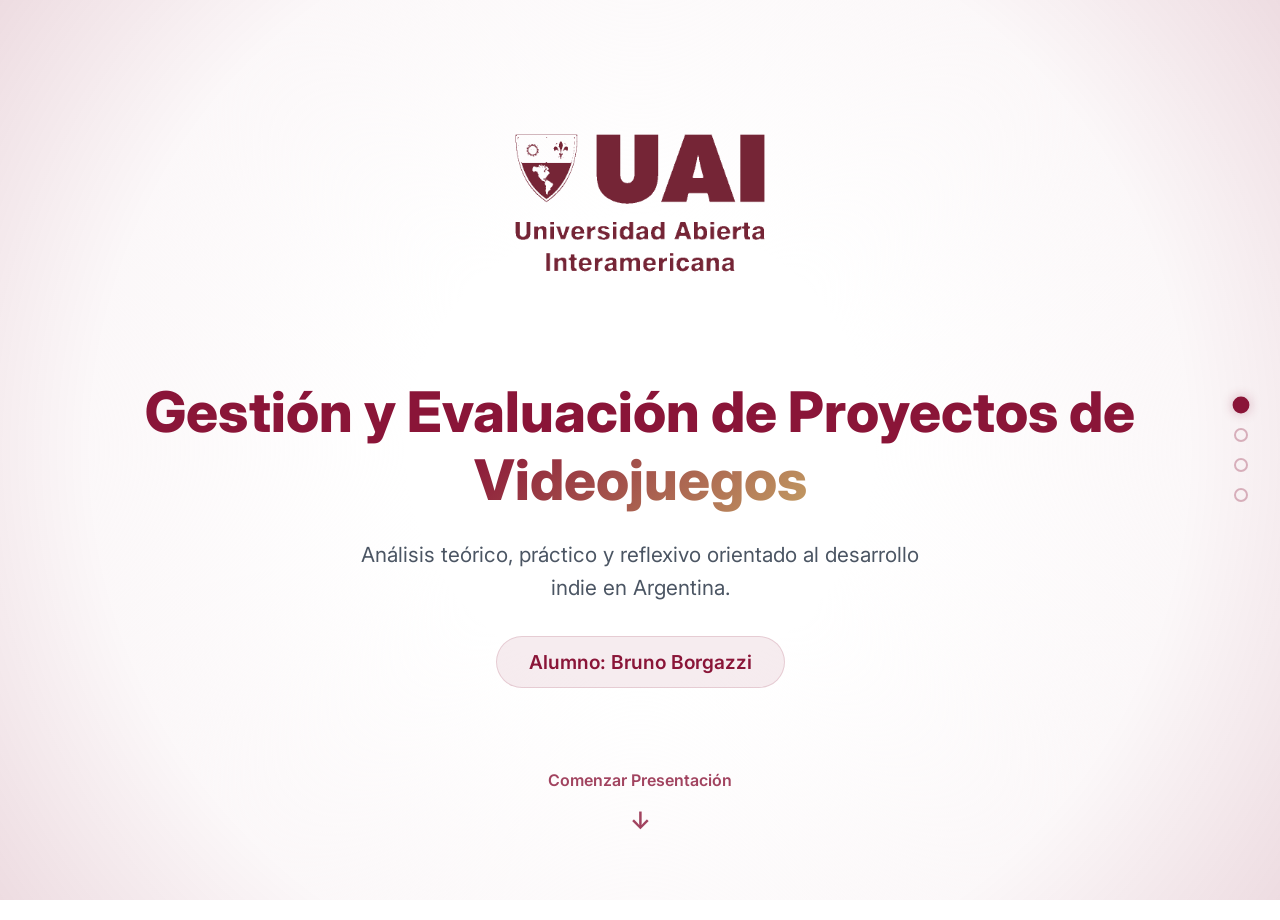
==== index.html @ e887b234 "Primer commit: Presentación UAI y README" ====
<!DOCTYPE html>
<html lang="es">
<head>
    <meta charset="UTF-8">
    <meta name="viewport" content="width=device-width, initial-scale=1.0">
    <title>Administración de Proyectos en Videojuegos - UAI</title>
    <meta name="description" content="Presentación interactiva de evaluación, planificación y viabilidad en proyectos de videojuegos indie.">
    <link rel="icon" type="image/svg+xml" href="favicon.svg">
    <link rel="preconnect" href="https://fonts.googleapis.com">
    <link rel="preconnect" href="https://fonts.gstatic.com" crossorigin>
    <link href="https://fonts.googleapis.com/css2?family=Inter:wght@300;400;600;800&display=swap" rel="stylesheet">
    <link rel="stylesheet" href="styles.css">
</head>
<body>
    <div class="background-effects">
    </div>

    <!-- Navegación lateral por puntos -->
    <nav class="slider-nav">
        <button class="nav-dot active" onclick="goToSlide(0)" title="Inicio"></button>
        <button class="nav-dot" onclick="goToSlide(1)" title="Parte I"></button>
        <button class="nav-dot" onclick="goToSlide(2)" title="Parte II"></button>
        <button class="nav-dot" onclick="goToSlide(3)" title="Parte III"></button>
    </nav>

    <!-- Contenedor Principal de la Presentación -->
    <div id="presentation">
        
        <!-- SLIDE 1: PORTADA -->
        <section class="slide active">
            <div class="slide-content slide-hero text-center">
                <div class="logo-container">
                    <img src="./LogoUAI-ezgif.com-remove-background.png" alt="Universidad Abierta Interamericana" class="uai-logo">
                </div>
                <h1>Gestión y Evaluación de Proyectos de <span class="text-gradient">Videojuegos</span></h1>
                <p class="subtitle">Análisis teórico, práctico y reflexivo orientado al desarrollo indie en Argentina.</p>
                <p class="student-name">Alumno: Bruno Borgazzi</p>
                
                <div class="scroll-indicator" onclick="goToSlide(1)">
                    <span>Comenzar Presentación</span>
                    <div class="arrow-down">↓</div>
                </div>
            </div>
        </section>

        <!-- SLIDE 2: PARTE I -->
        <section class="slide">
            <div class="slide-content glass-card">
                <h2 class="section-title">Parte I – Teoría</h2>
                
                <div class="content-block">
                    <h3>1. Evaluación Ex-ante, Durante y Ex-post</h3>
                    <ul class="styled-list">
                        <li><strong>Ex-ante (Antes):</strong> Fase de pre-producción. Determina si el proyecto debe hacerse. Analiza viabilidad económica, técnica y comercial. Resultado: GDD inicial.</li>
                        <li><strong>Durante (Desarrollo):</strong> Fase de producción. Monitoreo y control. Se revisan hitos (Milestones), presupuesto y calidad (ej. Scrum).</li>
                        <li><strong>Ex-post (Después):</strong> Post-lanzamiento. Análisis de resultados de ventas, recepción, y un "Post-Mortem" de lecciones aprendidas.</li>
                    </ul>
                </div>

                <div class="content-block">
                    <h3>2. Principales Criterios de Viabilidad</h3>
                    <div class="grid-cards">
                        <div class="mini-card">
                            <h4>Económica</h4>
                            <p>Fondos para el desarrollo y si el ROI esperado justifica el gasto. Financiamiento.</p>
                        </div>
                        <div class="mini-card">
                            <h4>Técnica</h4>
                            <p>Capacidad del equipo, soporte del motor gráfico y rendimiento en plataformas objetivo.</p>
                        </div>
                        <div class="mini-card">
                            <h4>Comercial</h4>
                            <p>Existencia de un mercado real, análisis del target y tendencias actuales.</p>
                        </div>
                    </div>
                </div>

                <div class="content-block">
                    <h3>3. PMI vs. Agile/Scrum</h3>
                    <div class="highlight-box">
                        <strong>Agile/Scrum es superior para Indies:</strong> El desarrollo está lleno de incertidumbre y Scrum permite probar rápido, fallar rápido y pivotar sin desperdiciar planificación rígida (como haría el PMI tradicional).
                    </div>
                </div>
            </div>
        </section>

        <!-- SLIDE 3: PARTE II -->
        <section class="slide">
            <div class="slide-content glass-card slide-scrollable">
                <h2 class="section-title">Parte II – Práctica <span class="subtitle-inline">Proyecto: "Chrono-Thief"</span></h2>
                
                <div class="content-block">
                    <h3>1. Plan de Proyecto</h3>
                    <ul class="styled-list">
                        <li><strong>Objetivos:</strong> Publicar en Steam en 12 meses, logrando 10,000 copias en Q1.</li>
                    </ul>
                    
                    <h4>Cronograma (Hitos)</h4>
                    <div class="timeline">
                        <div class="timeline-item"><strong>Mes 1-2:</strong> Pre-producción (GDD, Prototipo)</div>
                        <div class="timeline-item"><strong>Mes 3-4:</strong> Vertical Slice (1 nivel pulido)</div>
                        <div class="timeline-item"><strong>Mes 5-8:</strong> Producción de contenido</div>
                        <div class="timeline-item"><strong>Mes 9-10:</strong> Finalización e Integración</div>
                        <div class="timeline-item"><strong>Mes 11-12:</strong> QA, Beta Testing y Lanzamiento</div>
                    </div>

                    <p><strong>Presupuesto: $97,350 USD</strong> (Sueldos, Freelance, Licencias, Marketing, Contingencia)</p>
                </div>

                <div class="content-block">
                    <h3>2. Matriz de Evaluación de Riesgos</h3>
                    <div class="table-container">
                        <table>
                            <thead>
                                <tr>
                                    <th>Riesgo</th>
                                    <th>Probabilidad</th>
                                    <th>Impacto</th>
                                    <th>Mitigación</th>
                                </tr>
                            </thead>
                            <tbody>
                                <tr>
                                    <td>Retraso en arte</td>
                                    <td><span class="badge high">Alta</span></td>
                                    <td><span class="badge high">Alto</span></td>
                                    <td>Reducir scope; usar placeholders.</td>
                                </tr>
                                <tr>
                                    <td>Fuga de personal</td>
                                    <td><span class="badge medium">Media</span></td>
                                    <td><span class="badge critical">Crítico</span></td>
                                    <td>Código limpio; Control de Versiones.</td>
                                </tr>
                                <tr>
                                    <td>Falta presupuesto</td>
                                    <td><span class="badge medium">Media</span></td>
                                    <td><span class="badge critical">Crítico</span></td>
                                    <td>Buscar funding temprano; plan de recorte.</td>
                                </tr>
                                <tr>
                                    <td>Bugs críticos</td>
                                    <td><span class="badge high">Alta</span></td>
                                    <td><span class="badge medium">Medio</span></td>
                                    <td>QA y playtesting desde el mes 3.</td>
                                </tr>
                            </tbody>
                        </table>
                    </div>
                </div>

                <div class="content-block">
                    <h3>3. Informe de Viabilidad</h3>
                    <p>El proyecto es <strong>factible</strong> controlando el alcance. Económicamente realista para la región (requiere publisher post-Vertical Slice). Bajo riesgo técnico y buen mercado de nicho en Steam.</p>
                </div>
            </div>
        </section>

        <!-- SLIDE 4: PARTE III -->
        <section class="slide">
            <div class="slide-content glass-card">
                <h2 class="section-title">Parte III – Reflexión Crítica</h2>
                
                <div class="content-block">
                    <h3>1. Rol de la administración en Argentina</h3>
                    <p>En el país, es una herramienta de <strong>supervivencia</strong>. Las variables macroeconómicas obligan a la agilidad; un mal cálculo devela los fondos. Agile es vital para tener productos listos rápidamente. Además, es clave gestionar sin <em>crunch</em> para retener el talento local frente al mercado exterior.</p>
                </div>

                <div class="content-block">
                    <h3>2. Escalabilidad a nivel Global/AAA</h3>
                    <ul class="styled-list">
                        <li><strong>Modelo Híbrido:</strong> Cascada para planificación macro con inversores, y Scrum para equipos pequeños (escuadrones).</li>
                        <li><strong>Departamentalización:</strong> Roles dedicados estrictos (Productor Ejecutivo, QA Leads, Directores de Arte).</li>
                        <li><strong>Gestión de Riesgos Internacional:</strong> Contemplar presupuesto para localización masiva, certificación en consolas (TRC/Lotcheck) y eventos globales.</li>
                    </ul>
                </div>
                
                <div class="scroll-indicator end-presentation" onclick="goToSlide(0)">
                    <span>Volver al Inicio</span>
                    <div class="arrow-down" style="transform: rotate(180deg);">↑</div>
                </div>
            </div>
        </section>

    </div>

    <script>
        const slides = document.querySelectorAll('.slide');
        const dots = document.querySelectorAll('.nav-dot');
        let currentSlide = 0;
        let isAnimating = false;

        function goToSlide(n) {
            if (isAnimating || n < 0 || n >= slides.length || n === currentSlide) return;
            isAnimating = true;
            
            // Determinar dirección de animación
            const direction = n > currentSlide ? 1 : -1;
            
            // Actualizar visualmente la clase active de las diapositivas
            slides[currentSlide].classList.remove('active');
            slides[currentSlide].style.transform = `translateY(${direction * -20}px)`;
            slides[currentSlide].style.opacity = '0';
            slides[currentSlide].style.visibility = 'hidden';

            currentSlide = n;
            
            slides[currentSlide].classList.add('active');
            slides[currentSlide].style.transform = 'translateY(0)';
            slides[currentSlide].style.opacity = '1';
            slides[currentSlide].style.visibility = 'visible';

            // Actualizar puntos de navegación
            dots.forEach(dot => dot.classList.remove('active'));
            dots[currentSlide].classList.add('active');

            setTimeout(() => { isAnimating = false; }, 800);
        }

        // Evento de scroll (rueda del ratón o trackpad)
        window.addEventListener('wheel', (e) => {
            // Ignorar scroll si estamos haciendo scroll dentro de una slide muy larga
            const scrollableElement = slides[currentSlide].querySelector('.slide-scrollable');
            if (scrollableElement) {
                // Verificar si el elemento puede hacer scroll internamente
                const isScrollingDown = e.deltaY > 0;
                const isScrollingUp = e.deltaY < 0;
                
                const isAtTop = scrollableElement.scrollTop === 0;
                const isAtBottom = scrollableElement.scrollTop + scrollableElement.clientHeight >= scrollableElement.scrollHeight - 1;

                if ((isScrollingDown && !isAtBottom) || (isScrollingUp && !isAtTop)) {
                    return; // Permitir el scroll interno del elemento
                }
            }

            if (e.deltaY > 50) {
                goToSlide(currentSlide + 1);
            } else if (e.deltaY < -50) {
                goToSlide(currentSlide - 1);
            }
        });

        // Eventos de teclado (flechas)
        window.addEventListener('keydown', (e) => {
            if (e.key === 'ArrowDown' || e.key === 'ArrowRight' || e.key === ' ') {
                goToSlide(currentSlide + 1);
            } else if (e.key === 'ArrowUp' || e.key === 'ArrowLeft') {
                goToSlide(currentSlide - 1);
            }
        });

        // Eventos táctiles para móviles
        let touchStartY = 0;
        let touchEndY = 0;

        window.addEventListener('touchstart', e => { touchStartY = e.changedTouches[0].screenY; });
        window.addEventListener('touchend', e => { 
            touchEndY = e.changedTouches[0].screenY; 
            if (touchStartY - touchEndY > 50) goToSlide(currentSlide + 1);
            if (touchStartY - touchEndY < -50) goToSlide(currentSlide - 1);
        });

    </script>
</body>
</html>
---- styles.css ----
:root {
    /* UAI Formal Theme - Light Mode */
    --bg-color: #ffffff;
    --text-main: #1f2937;
    --text-muted: #4b5563;
    --primary: #8a1538; /* UAI Burgundy/Bordeaux */
    --primary-glow: rgba(138, 21, 56, 0.1);
    --secondary: #c29b62; /* Gold accent */
    --glass-bg: rgba(255, 255, 255, 0.85);
    --glass-border: rgba(138, 21, 56, 0.15);
    
    --badge-high: #d97706; /* Darker for light bg */
    --badge-medium: #2563eb;
    --badge-critical: #dc2626;
}

* {
    margin: 0;
    padding: 0;
    box-sizing: border-box;
}

body {
    font-family: 'Inter', sans-serif;
    background-color: var(--bg-color);
    color: var(--text-main);
    line-height: 1.6;
    overflow: hidden; /* Evitar el scroll del navegador general */
    position: relative;
    height: 100vh;
    width: 100vw;
}

/* Background effects */
.background-effects {
    position: fixed;
    top: 0;
    left: 0;
    width: 100vw;
    height: 100vh;
    z-index: -1;
    overflow: hidden;
    background: radial-gradient(circle at center, #ffffff 30%, rgba(138, 21, 56, 0.03) 70%, rgba(138, 21, 56, 0.15) 100%);
}



/* Slide Navigation Dots */
.slider-nav {
    position: fixed;
    right: 2rem;
    top: 50%;
    transform: translateY(-50%);
    display: flex;
    flex-direction: column;
    gap: 1rem;
    z-index: 100;
}

.nav-dot {
    width: 14px;
    height: 14px;
    border-radius: 50%;
    border: 2px solid rgba(138, 21, 56, 0.3);
    background: transparent;
    cursor: pointer;
    transition: all 0.3s ease;
}

.nav-dot:hover {
    border-color: var(--primary);
    background: rgba(138, 21, 56, 0.1);
}

.nav-dot.active {
    background: var(--primary);
    border-color: var(--primary);
    transform: scale(1.2);
    box-shadow: 0 0 10px rgba(138, 21, 56, 0.3);
}

/* Presentation Container */
#presentation {
    width: 100%;
    height: 100%;
    position: relative;
}

/* Slide Styling */
.slide {
    position: absolute;
    top: 0;
    left: 0;
    width: 100%;
    height: 100%;
    display: flex;
    align-items: center;
    justify-content: center;
    padding: 2rem 4rem;
    opacity: 0;
    visibility: hidden;
    transform: translateY(20px);
    transition: opacity 0.8s ease, transform 0.8s ease, visibility 0.8s;
}

.slide.active {
    opacity: 1;
    visibility: visible;
    transform: translateY(0);
}

.slide-content {
    max-width: 1000px;
    width: 100%;
    max-height: 90vh; /* Permite scroll interno si es muy largo */
}

.slide-scrollable {
    overflow-y: auto;
    padding-right: 1rem;
}

/* Custom Scrollbar for internal scroll */
.slide-scrollable::-webkit-scrollbar {
    width: 8px;
}
.slide-scrollable::-webkit-scrollbar-track {
    background: rgba(138, 21, 56, 0.05); 
    border-radius: 4px;
}
.slide-scrollable::-webkit-scrollbar-thumb {
    background: var(--primary); 
    border-radius: 4px;
}

/* Hero Slide */
.slide-hero {
    display: flex;
    flex-direction: column;
    align-items: center;
    justify-content: center;
}

.text-center {
    text-align: center;
}

.logo-container {
    margin-bottom: 2rem;
    background: transparent;
    padding: 0;
}

.uai-logo {
    max-width: 280px;
    height: auto;
    object-fit: contain;
}

h1 {
    font-size: 3.5rem;
    font-weight: 800;
    margin-bottom: 1.5rem;
    line-height: 1.2;
    color: var(--primary);
}

.text-gradient {
    background: linear-gradient(135deg, var(--primary), var(--secondary));
    -webkit-background-clip: text;
    -webkit-text-fill-color: transparent;
    background-clip: text;
}

.subtitle {
    font-size: 1.3rem;
    color: var(--text-muted);
    font-weight: 400;
    max-width: 600px;
    margin: 0 auto;
}

.student-name {
    font-size: 1.2rem;
    font-weight: 600;
    color: var(--primary);
    margin-top: 2rem;
    background: rgba(138, 21, 56, 0.08);
    padding: 0.6rem 2rem;
    border-radius: 30px;
    border: 1px solid rgba(138, 21, 56, 0.15);
}

.scroll-indicator {
    margin-top: 4rem;
    cursor: pointer;
    display: flex;
    flex-direction: column;
    align-items: center;
    color: var(--primary);
    font-weight: 600;
    opacity: 0.8;
    transition: opacity 0.3s, transform 0.3s;
}

.scroll-indicator:hover {
    opacity: 1;
    transform: translateY(5px);
}

.arrow-down {
    margin-top: 0.5rem;
    font-size: 1.5rem;
    animation: bounce 2s infinite;
}

@keyframes bounce {
    0%, 20%, 50%, 80%, 100% { transform: translateY(0); }
    40% { transform: translateY(-10px); }
    60% { transform: translateY(-5px); }
}

/* Glass Cards */
.glass-card {
    background: var(--glass-bg);
    backdrop-filter: blur(12px);
    -webkit-backdrop-filter: blur(12px);
    border: 1px solid var(--glass-border);
    border-radius: 16px;
    padding: 3rem;
    box-shadow: 0 10px 40px rgba(0, 0, 0, 0.05);
    border-top: 4px solid var(--primary); /* Accento formal en borde superior */
}

.section-title {
    font-size: 2.2rem;
    font-weight: 700;
    margin-bottom: 2rem;
    border-bottom: 2px solid var(--glass-border);
    padding-bottom: 0.5rem;
    display: flex;
    align-items: center;
    gap: 1rem;
    color: var(--primary);
}

.subtitle-inline {
    font-size: 1rem;
    font-weight: 600;
    color: var(--primary);
    background: rgba(194, 155, 98, 0.2);
    padding: 0.2rem 0.8rem;
    border-radius: 20px;
}

.content-block {
    margin-bottom: 1.8rem;
}

.content-block h3 {
    font-size: 1.4rem;
    color: var(--primary);
    margin-bottom: 0.8rem;
}

.content-block h4 {
    font-size: 1.1rem;
    color: var(--text-muted);
    margin: 1.5rem 0 0.5rem;
    font-weight: 600;
}

/* Typography & Lists */
p {
    margin-bottom: 1rem;
}

.styled-list {
    list-style: none;
}

.styled-list li {
    position: relative;
    padding-left: 1.5rem;
    margin-bottom: 0.8rem;
}

.styled-list li::before {
    content: "■";
    position: absolute;
    left: 0;
    color: var(--secondary);
    font-size: 0.8em;
    top: 0.25em;
}

/* Highlight Box */
.highlight-box {
    background: rgba(138, 21, 56, 0.05);
    border-left: 4px solid var(--primary);
    padding: 1.2rem 1.5rem;
    border-radius: 0 8px 8px 0;
    margin-top: 1rem;
}

/* Grid Cards */
.grid-cards {
    display: grid;
    grid-template-columns: repeat(auto-fit, minmax(200px, 1fr));
    gap: 1rem;
    margin-top: 1rem;
}

.mini-card {
    background: #ffffff;
    border: 1px solid var(--glass-border);
    padding: 1.2rem;
    border-radius: 12px;
    box-shadow: 0 2px 10px rgba(0,0,0,0.02);
}

.mini-card h4 {
    margin-top: 0;
    color: var(--primary);
    border-bottom: 1px solid var(--glass-border);
    padding-bottom: 0.5rem;
}

/* Timeline */
.timeline {
    border-left: 2px solid var(--secondary);
    padding-left: 1.5rem;
    margin-top: 1rem;
    margin-bottom: 1rem;
}

.timeline-item {
    position: relative;
    margin-bottom: 0.5rem;
}

.timeline-item::before {
    content: "";
    position: absolute;
    left: -1.85rem;
    top: 0.4rem;
    width: 10px;
    height: 10px;
    border-radius: 50%;
    background: var(--primary);
    box-shadow: 0 0 10px var(--primary-glow);
}

/* Tables */
.table-container {
    overflow-x: auto;
    margin-top: 1rem;
}

table {
    width: 100%;
    border-collapse: collapse;
    background: #ffffff;
    border-radius: 8px;
    overflow: hidden;
    border: 1px solid var(--glass-border);
}

th, td {
    padding: 0.8rem 1rem;
    text-align: left;
    border-bottom: 1px solid var(--glass-border);
}

th {
    background: rgba(138, 21, 56, 0.05);
    font-weight: 700;
    color: var(--primary);
}

tr:hover td {
    background: rgba(138, 21, 56, 0.02);
}

/* Badges */
.badge {
    padding: 0.2rem 0.6rem;
    border-radius: 12px;
    font-size: 0.85rem;
    font-weight: 600;
}

.badge.high { background: rgba(245, 158, 11, 0.15); color: var(--badge-high); }
.badge.medium { background: rgba(59, 130, 246, 0.15); color: var(--badge-medium); }
.badge.critical { background: rgba(239, 68, 68, 0.15); color: var(--badge-critical); }

/* Responsive / Mobile */
@media (max-width: 768px) {
    body {
        font-size: 15px; /* Un poquito más grande para mejor lectura */
    }

    .slide { 
        padding: 2.5rem 1rem 3rem 1rem; /* Reducimos el padding general */
        align-items: flex-start; 
    }

    .slide-content {
        max-height: 88vh; /* Aprovechamos casi toda la altura */
    }

    /* Quitamos el "modal" para dejar el texto libre y aprovechar todo el ancho */
    .glass-card { 
        background: transparent;
        backdrop-filter: none;
        -webkit-backdrop-filter: none;
        border: none;
        box-shadow: none;
        padding: 0;
        border-top: none;
    }

    .uai-logo {
        max-width: 180px;
    }

    h1 { 
        font-size: 2rem; 
        margin-bottom: 1rem;
    }

    .subtitle {
        font-size: 1.1rem;
    }

    .student-name {
        font-size: 1rem;
        padding: 0.5rem 1.5rem;
        margin-top: 1.5rem;
    }

    .section-title { 
        font-size: 1.6rem; 
        flex-direction: column;
        align-items: flex-start;
        gap: 0.5rem;
        border-bottom-width: 3px; /* Reforzamos la línea ya que no hay borde de tarjeta */
    }

    .content-block {
        margin-bottom: 1.5rem;
    }

    .content-block h3 {
        font-size: 1.25rem;
    }

    /* Slider Nav abajo horizontal en móviles */
    .slider-nav { 
        top: auto;
        bottom: 1rem;
        right: 50%;
        transform: translateX(50%);
        flex-direction: row;
        background: rgba(255, 255, 255, 0.9); /* Fondecito sutil para que los botones se vean bien */
        padding: 0.3rem 1rem;
        border-radius: 20px;
        box-shadow: 0 2px 10px rgba(0,0,0,0.05);
    }

    .nav-dot {
        width: 12px;
        height: 12px;
    }
}
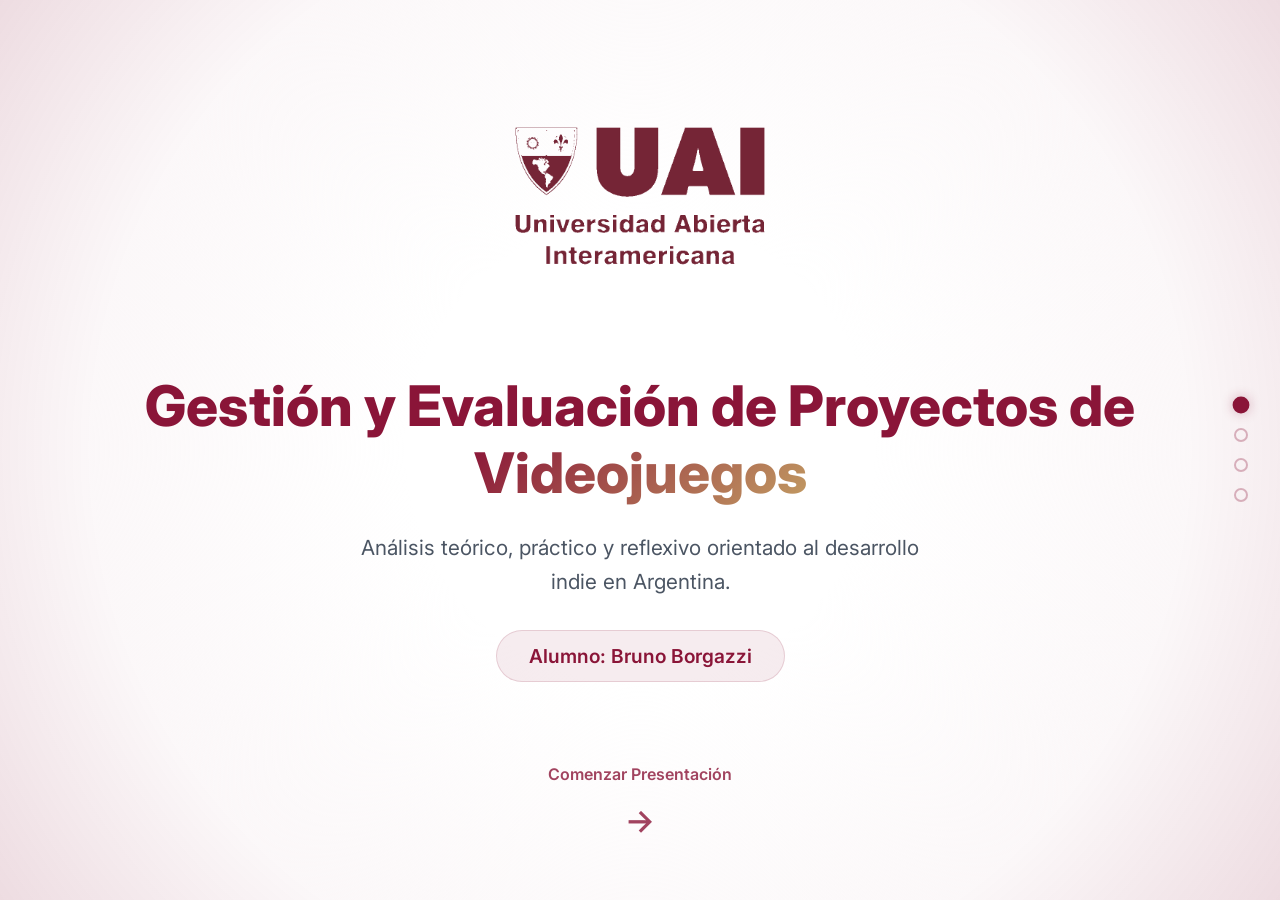
==== commit 30a4d74f: "UX: flechas de navegacion horizontales para coincidir con la animacion movil" ====
--- a/index.html
+++ b/index.html
@@ -38,7 +38,7 @@
                 
                 <div class="scroll-indicator" onclick="goToSlide(1)">
                     <span>Comenzar Presentación</span>
-                    <div class="arrow-down">↓</div>
+                    <div class="arrow-nav">→</div>
                 </div>
             </div>
         </section>
@@ -177,7 +177,7 @@
                 
                 <div class="scroll-indicator end-presentation" onclick="goToSlide(0)">
                     <span>Volver al Inicio</span>
-                    <div class="arrow-down" style="transform: rotate(180deg);">↑</div>
+                    <div class="arrow-nav left">←</div>
                 </div>
             </div>
         </section>
@@ -189,6 +189,11 @@
         const dots = document.querySelectorAll('.nav-dot');
         let currentSlide = 0;
         let isAnimating = false;
+        let isMobile = window.innerWidth <= 768;
+
+        window.addEventListener('resize', () => {
+            isMobile = window.innerWidth <= 768;
+        });
 
         function goToSlide(n) {
             if (isAnimating || n < 0 || n >= slides.length || n === currentSlide) return;
@@ -199,14 +204,20 @@
             
             // Actualizar visualmente la clase active de las diapositivas
             slides[currentSlide].classList.remove('active');
-            slides[currentSlide].style.transform = `translateY(${direction * -20}px)`;
+            
+            if (isMobile) {
+                slides[currentSlide].style.transform = `translateX(${direction * -50}px)`;
+            } else {
+                slides[currentSlide].style.transform = `translateY(${direction * -20}px)`;
+            }
+            
             slides[currentSlide].style.opacity = '0';
             slides[currentSlide].style.visibility = 'hidden';
 
             currentSlide = n;
             
             slides[currentSlide].classList.add('active');
-            slides[currentSlide].style.transform = 'translateY(0)';
+            slides[currentSlide].style.transform = isMobile ? 'translateX(0)' : 'translateY(0)';
             slides[currentSlide].style.opacity = '1';
             slides[currentSlide].style.visibility = 'visible';
 
@@ -219,10 +230,12 @@
 
         // Evento de scroll (rueda del ratón o trackpad)
         window.addEventListener('wheel', (e) => {
+            // Si es móvil, no cambiamos de slide con scroll vertical para dejar leer tranquilo
+            if (isMobile) return; 
+
             // Ignorar scroll si estamos haciendo scroll dentro de una slide muy larga
             const scrollableElement = slides[currentSlide].querySelector('.slide-scrollable');
             if (scrollableElement) {
-                // Verificar si el elemento puede hacer scroll internamente
                 const isScrollingDown = e.deltaY > 0;
                 const isScrollingUp = e.deltaY < 0;
                 
@@ -250,15 +263,22 @@
             }
         });
 
-        // Eventos táctiles para móviles
-        let touchStartY = 0;
-        let touchEndY = 0;
-
-        window.addEventListener('touchstart', e => { touchStartY = e.changedTouches[0].screenY; });
+        // Eventos táctiles para móviles (Solo Horizontal / Libro)
+        let touchStartX = 0;
+        let touchEndX = 0;
+
+        window.addEventListener('touchstart', e => { 
+            // En móvil detectamos el movimiento horizontal (X)
+            touchStartX = e.changedTouches[0].screenX; 
+        });
+        
         window.addEventListener('touchend', e => { 
-            touchEndY = e.changedTouches[0].screenY; 
-            if (touchStartY - touchEndY > 50) goToSlide(currentSlide + 1);
-            if (touchStartY - touchEndY < -50) goToSlide(currentSlide - 1);
+            if (isMobile) {
+                touchEndX = e.changedTouches[0].screenX; 
+                // Deslizar izquierda pasa a la siguiente, deslizar derecha a la anterior
+                if (touchStartX - touchEndX > 50) goToSlide(currentSlide + 1);
+                if (touchStartX - touchEndX < -50) goToSlide(currentSlide - 1);
+            }
         });
 
     </script>
--- a/styles.css
+++ b/styles.css
@@ -208,16 +208,26 @@
     transform: translateY(5px);
 }
 
-.arrow-down {
+.arrow-nav {
     margin-top: 0.5rem;
-    font-size: 1.5rem;
-    animation: bounce 2s infinite;
-}
-
-@keyframes bounce {
-    0%, 20%, 50%, 80%, 100% { transform: translateY(0); }
-    40% { transform: translateY(-10px); }
-    60% { transform: translateY(-5px); }
+    font-size: 2rem;
+    animation: bounce-horizontal 2s infinite;
+}
+
+@keyframes bounce-horizontal {
+    0%, 20%, 50%, 80%, 100% { transform: translateX(0); }
+    40% { transform: translateX(10px); }
+    60% { transform: translateX(5px); }
+}
+
+.arrow-nav.left {
+    animation: bounce-horizontal-left 2s infinite;
+}
+
+@keyframes bounce-horizontal-left {
+    0%, 20%, 50%, 80%, 100% { transform: translateX(0); }
+    40% { transform: translateX(-10px); }
+    60% { transform: translateX(-5px); }
 }
 
 /* Glass Cards */
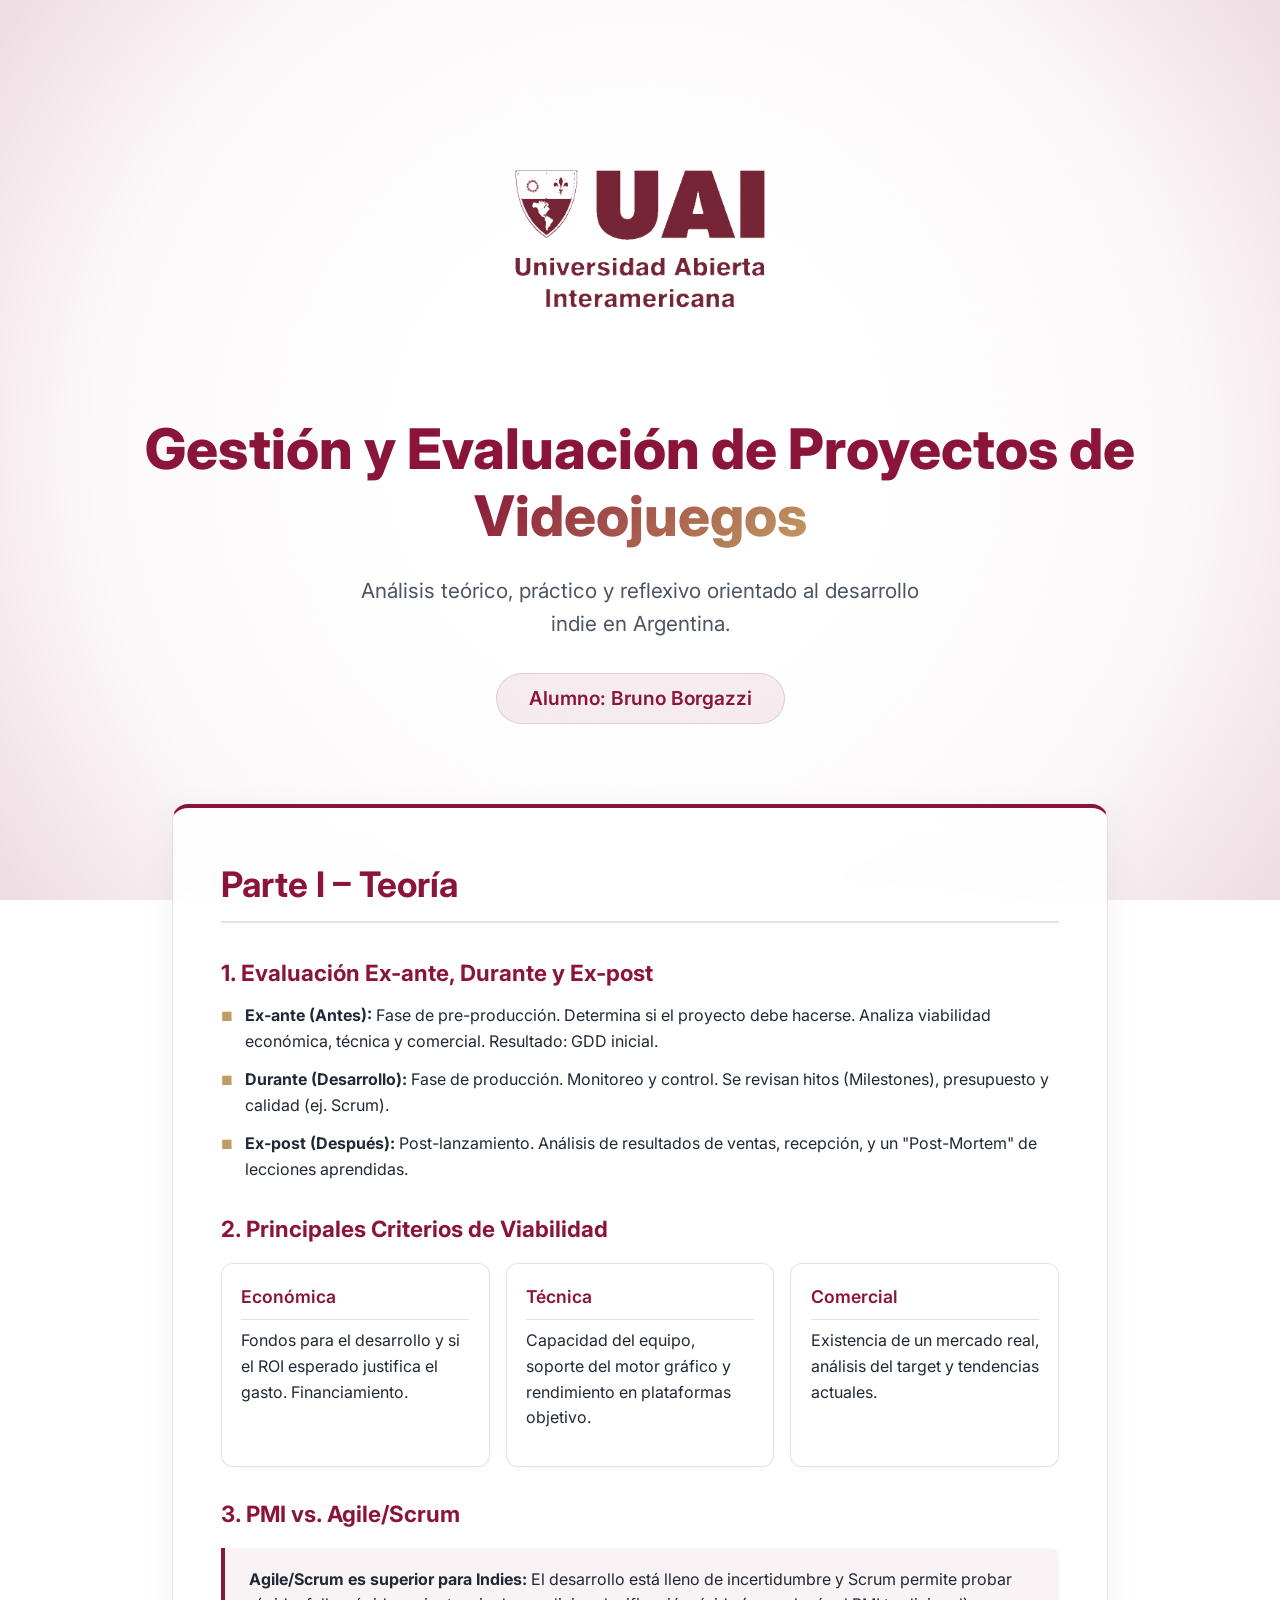
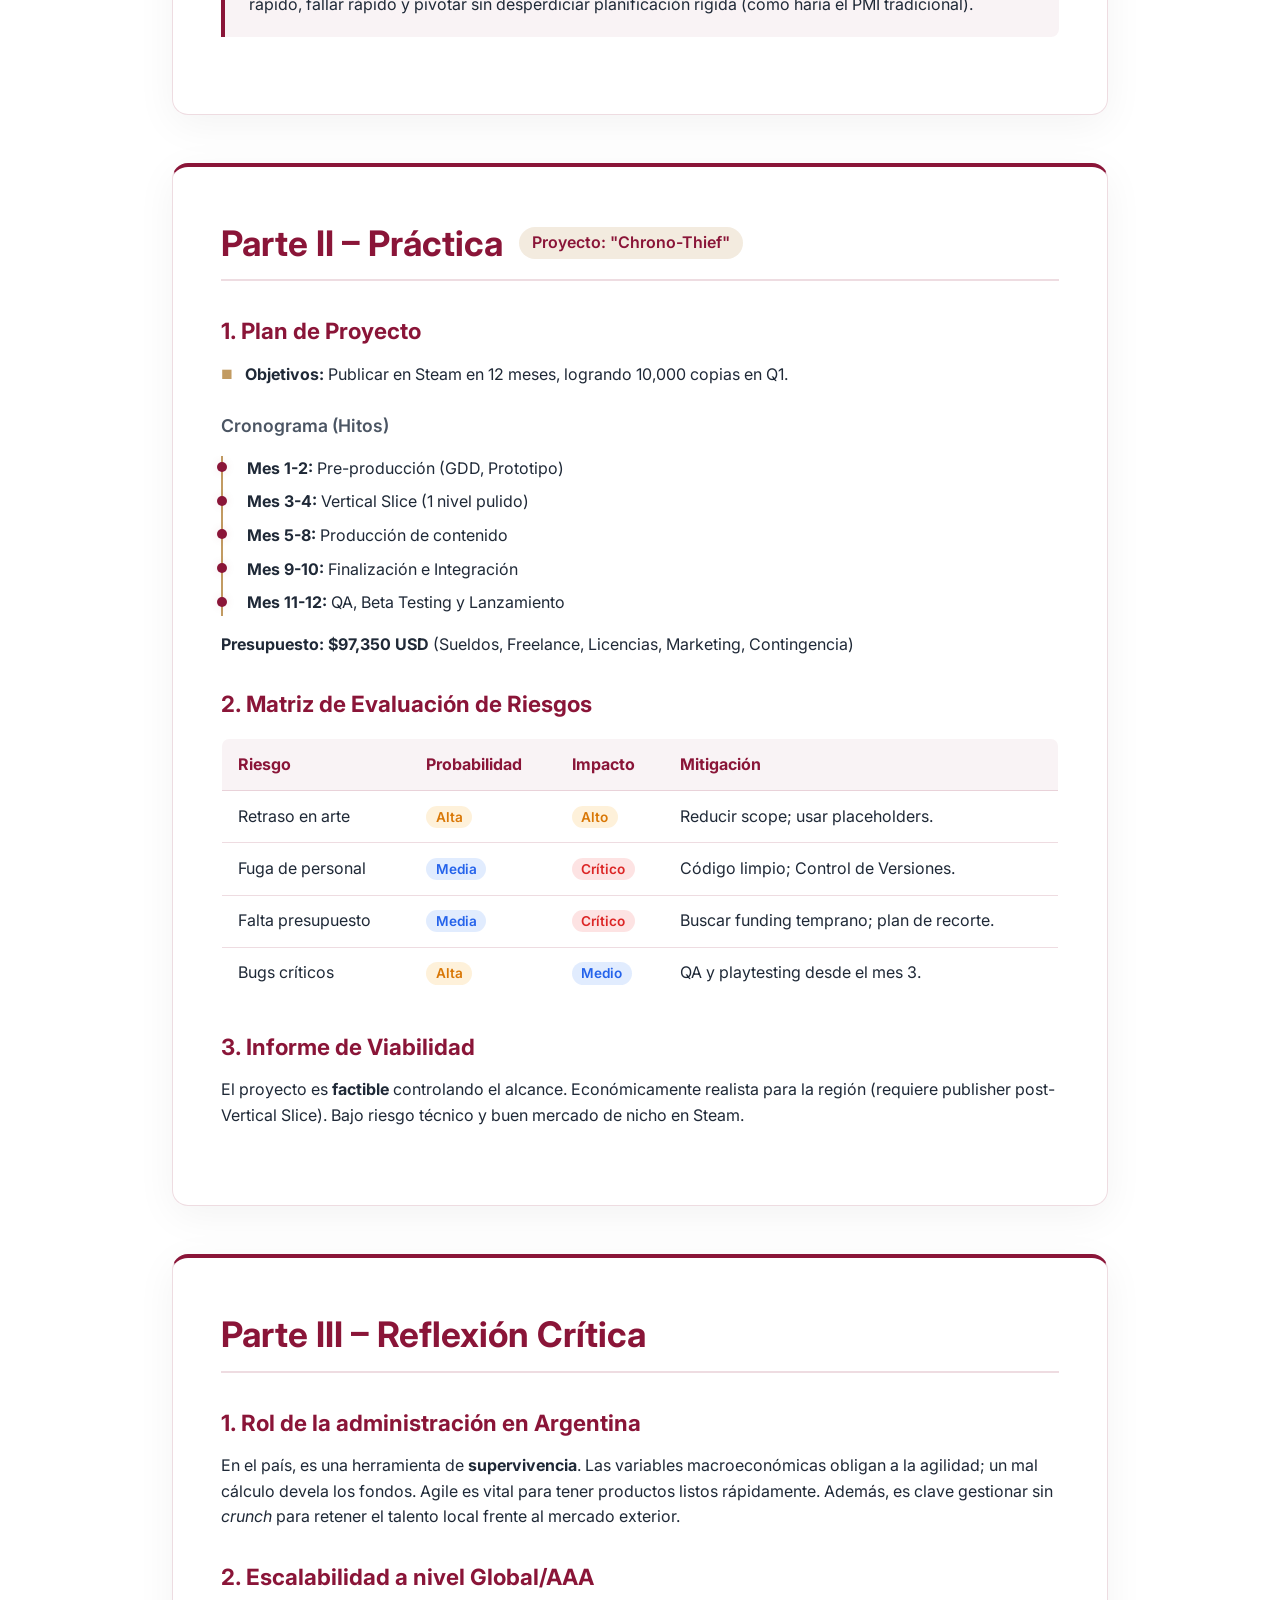
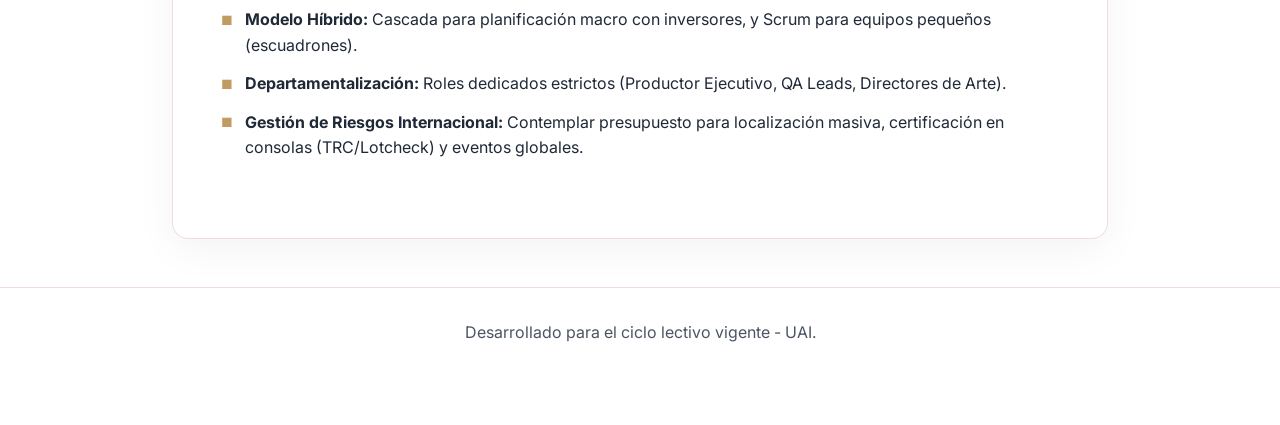
==== commit d9e7bc03: "Refactor: Convertir a formato landing page manteniendo la estetica UAI y modales" ====
--- a/index.html
+++ b/index.html
@@ -12,275 +12,153 @@
     <link rel="stylesheet" href="styles.css">
 </head>
 <body>
-    <div class="background-effects">
-    </div>
+    <div class="background-effects"></div>
 
-    <!-- Navegación lateral por puntos -->
-    <nav class="slider-nav">
-        <button class="nav-dot active" onclick="goToSlide(0)" title="Inicio"></button>
-        <button class="nav-dot" onclick="goToSlide(1)" title="Parte I"></button>
-        <button class="nav-dot" onclick="goToSlide(2)" title="Parte II"></button>
-        <button class="nav-dot" onclick="goToSlide(3)" title="Parte III"></button>
-    </nav>
+    <header class="hero container fade-in">
+        <div class="logo-container">
+            <img src="./LogoUAI-ezgif.com-remove-background.png" alt="Universidad Abierta Interamericana" class="uai-logo">
+        </div>
+        <h1>Gestión y Evaluación de Proyectos de <span class="text-gradient">Videojuegos</span></h1>
+        <p class="subtitle">Análisis teórico, práctico y reflexivo orientado al desarrollo indie en Argentina.</p>
+        <p class="student-name">Alumno: Bruno Borgazzi</p>
+    </header>
 
-    <!-- Contenedor Principal de la Presentación -->
-    <div id="presentation">
+    <main class="container">
         
-        <!-- SLIDE 1: PORTADA -->
-        <section class="slide active">
-            <div class="slide-content slide-hero text-center">
-                <div class="logo-container">
-                    <img src="./LogoUAI-ezgif.com-remove-background.png" alt="Universidad Abierta Interamericana" class="uai-logo">
+        <!-- PARTE I -->
+        <section class="glass-card fade-in" style="animation-delay: 0.2s;">
+            <h2 class="section-title">Parte I – Teoría</h2>
+            
+            <div class="content-block">
+                <h3>1. Evaluación Ex-ante, Durante y Ex-post</h3>
+                <ul class="styled-list">
+                    <li><strong>Ex-ante (Antes):</strong> Fase de pre-producción. Determina si el proyecto debe hacerse. Analiza viabilidad económica, técnica y comercial. Resultado: GDD inicial.</li>
+                    <li><strong>Durante (Desarrollo):</strong> Fase de producción. Monitoreo y control. Se revisan hitos (Milestones), presupuesto y calidad (ej. Scrum).</li>
+                    <li><strong>Ex-post (Después):</strong> Post-lanzamiento. Análisis de resultados de ventas, recepción, y un "Post-Mortem" de lecciones aprendidas.</li>
+                </ul>
+            </div>
+
+            <div class="content-block">
+                <h3>2. Principales Criterios de Viabilidad</h3>
+                <div class="grid-cards">
+                    <div class="mini-card">
+                        <h4>Económica</h4>
+                        <p>Fondos para el desarrollo y si el ROI esperado justifica el gasto. Financiamiento.</p>
+                    </div>
+                    <div class="mini-card">
+                        <h4>Técnica</h4>
+                        <p>Capacidad del equipo, soporte del motor gráfico y rendimiento en plataformas objetivo.</p>
+                    </div>
+                    <div class="mini-card">
+                        <h4>Comercial</h4>
+                        <p>Existencia de un mercado real, análisis del target y tendencias actuales.</p>
+                    </div>
                 </div>
-                <h1>Gestión y Evaluación de Proyectos de <span class="text-gradient">Videojuegos</span></h1>
-                <p class="subtitle">Análisis teórico, práctico y reflexivo orientado al desarrollo indie en Argentina.</p>
-                <p class="student-name">Alumno: Bruno Borgazzi</p>
-                
-                <div class="scroll-indicator" onclick="goToSlide(1)">
-                    <span>Comenzar Presentación</span>
-                    <div class="arrow-nav">→</div>
+            </div>
+
+            <div class="content-block">
+                <h3>3. PMI vs. Agile/Scrum</h3>
+                <div class="highlight-box">
+                    <strong>Agile/Scrum es superior para Indies:</strong> El desarrollo está lleno de incertidumbre y Scrum permite probar rápido, fallar rápido y pivotar sin desperdiciar planificación rígida (como haría el PMI tradicional).
                 </div>
             </div>
         </section>
 
-        <!-- SLIDE 2: PARTE I -->
-        <section class="slide">
-            <div class="slide-content glass-card">
-                <h2 class="section-title">Parte I – Teoría</h2>
+        <!-- PARTE II -->
+        <section class="glass-card fade-in" style="animation-delay: 0.4s;">
+            <h2 class="section-title">Parte II – Práctica <span class="subtitle-inline">Proyecto: "Chrono-Thief"</span></h2>
+            
+            <div class="content-block">
+                <h3>1. Plan de Proyecto</h3>
+                <ul class="styled-list">
+                    <li><strong>Objetivos:</strong> Publicar en Steam en 12 meses, logrando 10,000 copias en Q1.</li>
+                </ul>
                 
-                <div class="content-block">
-                    <h3>1. Evaluación Ex-ante, Durante y Ex-post</h3>
-                    <ul class="styled-list">
-                        <li><strong>Ex-ante (Antes):</strong> Fase de pre-producción. Determina si el proyecto debe hacerse. Analiza viabilidad económica, técnica y comercial. Resultado: GDD inicial.</li>
-                        <li><strong>Durante (Desarrollo):</strong> Fase de producción. Monitoreo y control. Se revisan hitos (Milestones), presupuesto y calidad (ej. Scrum).</li>
-                        <li><strong>Ex-post (Después):</strong> Post-lanzamiento. Análisis de resultados de ventas, recepción, y un "Post-Mortem" de lecciones aprendidas.</li>
-                    </ul>
+                <h4>Cronograma (Hitos)</h4>
+                <div class="timeline">
+                    <div class="timeline-item"><strong>Mes 1-2:</strong> Pre-producción (GDD, Prototipo)</div>
+                    <div class="timeline-item"><strong>Mes 3-4:</strong> Vertical Slice (1 nivel pulido)</div>
+                    <div class="timeline-item"><strong>Mes 5-8:</strong> Producción de contenido</div>
+                    <div class="timeline-item"><strong>Mes 9-10:</strong> Finalización e Integración</div>
+                    <div class="timeline-item"><strong>Mes 11-12:</strong> QA, Beta Testing y Lanzamiento</div>
                 </div>
 
-                <div class="content-block">
-                    <h3>2. Principales Criterios de Viabilidad</h3>
-                    <div class="grid-cards">
-                        <div class="mini-card">
-                            <h4>Económica</h4>
-                            <p>Fondos para el desarrollo y si el ROI esperado justifica el gasto. Financiamiento.</p>
-                        </div>
-                        <div class="mini-card">
-                            <h4>Técnica</h4>
-                            <p>Capacidad del equipo, soporte del motor gráfico y rendimiento en plataformas objetivo.</p>
-                        </div>
-                        <div class="mini-card">
-                            <h4>Comercial</h4>
-                            <p>Existencia de un mercado real, análisis del target y tendencias actuales.</p>
-                        </div>
-                    </div>
+                <p><strong>Presupuesto: $97,350 USD</strong> (Sueldos, Freelance, Licencias, Marketing, Contingencia)</p>
+            </div>
+
+            <div class="content-block">
+                <h3>2. Matriz de Evaluación de Riesgos</h3>
+                <div class="table-container">
+                    <table>
+                        <thead>
+                            <tr>
+                                <th>Riesgo</th>
+                                <th>Probabilidad</th>
+                                <th>Impacto</th>
+                                <th>Mitigación</th>
+                            </tr>
+                        </thead>
+                        <tbody>
+                            <tr>
+                                <td>Retraso en arte</td>
+                                <td><span class="badge high">Alta</span></td>
+                                <td><span class="badge high">Alto</span></td>
+                                <td>Reducir scope; usar placeholders.</td>
+                            </tr>
+                            <tr>
+                                <td>Fuga de personal</td>
+                                <td><span class="badge medium">Media</span></td>
+                                <td><span class="badge critical">Crítico</span></td>
+                                <td>Código limpio; Control de Versiones.</td>
+                            </tr>
+                            <tr>
+                                <td>Falta presupuesto</td>
+                                <td><span class="badge medium">Media</span></td>
+                                <td><span class="badge critical">Crítico</span></td>
+                                <td>Buscar funding temprano; plan de recorte.</td>
+                            </tr>
+                            <tr>
+                                <td>Bugs críticos</td>
+                                <td><span class="badge high">Alta</span></td>
+                                <td><span class="badge medium">Medio</span></td>
+                                <td>QA y playtesting desde el mes 3.</td>
+                            </tr>
+                        </tbody>
+                    </table>
                 </div>
+            </div>
 
-                <div class="content-block">
-                    <h3>3. PMI vs. Agile/Scrum</h3>
-                    <div class="highlight-box">
-                        <strong>Agile/Scrum es superior para Indies:</strong> El desarrollo está lleno de incertidumbre y Scrum permite probar rápido, fallar rápido y pivotar sin desperdiciar planificación rígida (como haría el PMI tradicional).
-                    </div>
-                </div>
+            <div class="content-block">
+                <h3>3. Informe de Viabilidad</h3>
+                <p>El proyecto es <strong>factible</strong> controlando el alcance. Económicamente realista para la región (requiere publisher post-Vertical Slice). Bajo riesgo técnico y buen mercado de nicho en Steam.</p>
             </div>
         </section>
 
-        <!-- SLIDE 3: PARTE II -->
-        <section class="slide">
-            <div class="slide-content glass-card slide-scrollable">
-                <h2 class="section-title">Parte II – Práctica <span class="subtitle-inline">Proyecto: "Chrono-Thief"</span></h2>
-                
-                <div class="content-block">
-                    <h3>1. Plan de Proyecto</h3>
-                    <ul class="styled-list">
-                        <li><strong>Objetivos:</strong> Publicar en Steam en 12 meses, logrando 10,000 copias en Q1.</li>
-                    </ul>
-                    
-                    <h4>Cronograma (Hitos)</h4>
-                    <div class="timeline">
-                        <div class="timeline-item"><strong>Mes 1-2:</strong> Pre-producción (GDD, Prototipo)</div>
-                        <div class="timeline-item"><strong>Mes 3-4:</strong> Vertical Slice (1 nivel pulido)</div>
-                        <div class="timeline-item"><strong>Mes 5-8:</strong> Producción de contenido</div>
-                        <div class="timeline-item"><strong>Mes 9-10:</strong> Finalización e Integración</div>
-                        <div class="timeline-item"><strong>Mes 11-12:</strong> QA, Beta Testing y Lanzamiento</div>
-                    </div>
+        <!-- PARTE III -->
+        <section class="glass-card fade-in" style="animation-delay: 0.6s;">
+            <h2 class="section-title">Parte III – Reflexión Crítica</h2>
+            
+            <div class="content-block">
+                <h3>1. Rol de la administración en Argentina</h3>
+                <p>En el país, es una herramienta de <strong>supervivencia</strong>. Las variables macroeconómicas obligan a la agilidad; un mal cálculo devela los fondos. Agile es vital para tener productos listos rápidamente. Además, es clave gestionar sin <em>crunch</em> para retener el talento local frente al mercado exterior.</p>
+            </div>
 
-                    <p><strong>Presupuesto: $97,350 USD</strong> (Sueldos, Freelance, Licencias, Marketing, Contingencia)</p>
-                </div>
-
-                <div class="content-block">
-                    <h3>2. Matriz de Evaluación de Riesgos</h3>
-                    <div class="table-container">
-                        <table>
-                            <thead>
-                                <tr>
-                                    <th>Riesgo</th>
-                                    <th>Probabilidad</th>
-                                    <th>Impacto</th>
-                                    <th>Mitigación</th>
-                                </tr>
-                            </thead>
-                            <tbody>
-                                <tr>
-                                    <td>Retraso en arte</td>
-                                    <td><span class="badge high">Alta</span></td>
-                                    <td><span class="badge high">Alto</span></td>
-                                    <td>Reducir scope; usar placeholders.</td>
-                                </tr>
-                                <tr>
-                                    <td>Fuga de personal</td>
-                                    <td><span class="badge medium">Media</span></td>
-                                    <td><span class="badge critical">Crítico</span></td>
-                                    <td>Código limpio; Control de Versiones.</td>
-                                </tr>
-                                <tr>
-                                    <td>Falta presupuesto</td>
-                                    <td><span class="badge medium">Media</span></td>
-                                    <td><span class="badge critical">Crítico</span></td>
-                                    <td>Buscar funding temprano; plan de recorte.</td>
-                                </tr>
-                                <tr>
-                                    <td>Bugs críticos</td>
-                                    <td><span class="badge high">Alta</span></td>
-                                    <td><span class="badge medium">Medio</span></td>
-                                    <td>QA y playtesting desde el mes 3.</td>
-                                </tr>
-                            </tbody>
-                        </table>
-                    </div>
-                </div>
-
-                <div class="content-block">
-                    <h3>3. Informe de Viabilidad</h3>
-                    <p>El proyecto es <strong>factible</strong> controlando el alcance. Económicamente realista para la región (requiere publisher post-Vertical Slice). Bajo riesgo técnico y buen mercado de nicho en Steam.</p>
-                </div>
+            <div class="content-block">
+                <h3>2. Escalabilidad a nivel Global/AAA</h3>
+                <ul class="styled-list">
+                    <li><strong>Modelo Híbrido:</strong> Cascada para planificación macro con inversores, y Scrum para equipos pequeños (escuadrones).</li>
+                    <li><strong>Departamentalización:</strong> Roles dedicados estrictos (Productor Ejecutivo, QA Leads, Directores de Arte).</li>
+                    <li><strong>Gestión de Riesgos Internacional:</strong> Contemplar presupuesto para localización masiva, certificación en consolas (TRC/Lotcheck) y eventos globales.</li>
+                </ul>
             </div>
         </section>
+        
+    </main>
 
-        <!-- SLIDE 4: PARTE III -->
-        <section class="slide">
-            <div class="slide-content glass-card">
-                <h2 class="section-title">Parte III – Reflexión Crítica</h2>
-                
-                <div class="content-block">
-                    <h3>1. Rol de la administración en Argentina</h3>
-                    <p>En el país, es una herramienta de <strong>supervivencia</strong>. Las variables macroeconómicas obligan a la agilidad; un mal cálculo devela los fondos. Agile es vital para tener productos listos rápidamente. Además, es clave gestionar sin <em>crunch</em> para retener el talento local frente al mercado exterior.</p>
-                </div>
-
-                <div class="content-block">
-                    <h3>2. Escalabilidad a nivel Global/AAA</h3>
-                    <ul class="styled-list">
-                        <li><strong>Modelo Híbrido:</strong> Cascada para planificación macro con inversores, y Scrum para equipos pequeños (escuadrones).</li>
-                        <li><strong>Departamentalización:</strong> Roles dedicados estrictos (Productor Ejecutivo, QA Leads, Directores de Arte).</li>
-                        <li><strong>Gestión de Riesgos Internacional:</strong> Contemplar presupuesto para localización masiva, certificación en consolas (TRC/Lotcheck) y eventos globales.</li>
-                    </ul>
-                </div>
-                
-                <div class="scroll-indicator end-presentation" onclick="goToSlide(0)">
-                    <span>Volver al Inicio</span>
-                    <div class="arrow-nav left">←</div>
-                </div>
-            </div>
-        </section>
-
-    </div>
-
-    <script>
-        const slides = document.querySelectorAll('.slide');
-        const dots = document.querySelectorAll('.nav-dot');
-        let currentSlide = 0;
-        let isAnimating = false;
-        let isMobile = window.innerWidth <= 768;
-
-        window.addEventListener('resize', () => {
-            isMobile = window.innerWidth <= 768;
-        });
-
-        function goToSlide(n) {
-            if (isAnimating || n < 0 || n >= slides.length || n === currentSlide) return;
-            isAnimating = true;
-            
-            // Determinar dirección de animación
-            const direction = n > currentSlide ? 1 : -1;
-            
-            // Actualizar visualmente la clase active de las diapositivas
-            slides[currentSlide].classList.remove('active');
-            
-            if (isMobile) {
-                slides[currentSlide].style.transform = `translateX(${direction * -50}px)`;
-            } else {
-                slides[currentSlide].style.transform = `translateY(${direction * -20}px)`;
-            }
-            
-            slides[currentSlide].style.opacity = '0';
-            slides[currentSlide].style.visibility = 'hidden';
-
-            currentSlide = n;
-            
-            slides[currentSlide].classList.add('active');
-            slides[currentSlide].style.transform = isMobile ? 'translateX(0)' : 'translateY(0)';
-            slides[currentSlide].style.opacity = '1';
-            slides[currentSlide].style.visibility = 'visible';
-
-            // Actualizar puntos de navegación
-            dots.forEach(dot => dot.classList.remove('active'));
-            dots[currentSlide].classList.add('active');
-
-            setTimeout(() => { isAnimating = false; }, 800);
-        }
-
-        // Evento de scroll (rueda del ratón o trackpad)
-        window.addEventListener('wheel', (e) => {
-            // Si es móvil, no cambiamos de slide con scroll vertical para dejar leer tranquilo
-            if (isMobile) return; 
-
-            // Ignorar scroll si estamos haciendo scroll dentro de una slide muy larga
-            const scrollableElement = slides[currentSlide].querySelector('.slide-scrollable');
-            if (scrollableElement) {
-                const isScrollingDown = e.deltaY > 0;
-                const isScrollingUp = e.deltaY < 0;
-                
-                const isAtTop = scrollableElement.scrollTop === 0;
-                const isAtBottom = scrollableElement.scrollTop + scrollableElement.clientHeight >= scrollableElement.scrollHeight - 1;
-
-                if ((isScrollingDown && !isAtBottom) || (isScrollingUp && !isAtTop)) {
-                    return; // Permitir el scroll interno del elemento
-                }
-            }
-
-            if (e.deltaY > 50) {
-                goToSlide(currentSlide + 1);
-            } else if (e.deltaY < -50) {
-                goToSlide(currentSlide - 1);
-            }
-        });
-
-        // Eventos de teclado (flechas)
-        window.addEventListener('keydown', (e) => {
-            if (e.key === 'ArrowDown' || e.key === 'ArrowRight' || e.key === ' ') {
-                goToSlide(currentSlide + 1);
-            } else if (e.key === 'ArrowUp' || e.key === 'ArrowLeft') {
-                goToSlide(currentSlide - 1);
-            }
-        });
-
-        // Eventos táctiles para móviles (Solo Horizontal / Libro)
-        let touchStartX = 0;
-        let touchEndX = 0;
-
-        window.addEventListener('touchstart', e => { 
-            // En móvil detectamos el movimiento horizontal (X)
-            touchStartX = e.changedTouches[0].screenX; 
-        });
-        
-        window.addEventListener('touchend', e => { 
-            if (isMobile) {
-                touchEndX = e.changedTouches[0].screenX; 
-                // Deslizar izquierda pasa a la siguiente, deslizar derecha a la anterior
-                if (touchStartX - touchEndX > 50) goToSlide(currentSlide + 1);
-                if (touchStartX - touchEndX < -50) goToSlide(currentSlide - 1);
-            }
-        });
-
-    </script>
+    <footer class="fade-in" style="animation-delay: 0.8s;">
+        <div class="container">
+            <p>Desarrollado para el ciclo lectivo vigente - UAI.</p>
+        </div>
+    </footer>
 </body>
 </html>
--- a/styles.css
+++ b/styles.css
@@ -25,10 +25,8 @@
     background-color: var(--bg-color);
     color: var(--text-main);
     line-height: 1.6;
-    overflow: hidden; /* Evitar el scroll del navegador general */
+    overflow-x: hidden;
     position: relative;
-    height: 100vh;
-    width: 100vw;
 }
 
 /* Background effects */
@@ -43,106 +41,20 @@
     background: radial-gradient(circle at center, #ffffff 30%, rgba(138, 21, 56, 0.03) 70%, rgba(138, 21, 56, 0.15) 100%);
 }
 
-
-
-/* Slide Navigation Dots */
-.slider-nav {
-    position: fixed;
-    right: 2rem;
-    top: 50%;
-    transform: translateY(-50%);
-    display: flex;
-    flex-direction: column;
-    gap: 1rem;
-    z-index: 100;
-}
-
-.nav-dot {
-    width: 14px;
-    height: 14px;
-    border-radius: 50%;
-    border: 2px solid rgba(138, 21, 56, 0.3);
-    background: transparent;
-    cursor: pointer;
-    transition: all 0.3s ease;
-}
-
-.nav-dot:hover {
-    border-color: var(--primary);
-    background: rgba(138, 21, 56, 0.1);
-}
-
-.nav-dot.active {
-    background: var(--primary);
-    border-color: var(--primary);
-    transform: scale(1.2);
-    box-shadow: 0 0 10px rgba(138, 21, 56, 0.3);
-}
-
-/* Presentation Container */
-#presentation {
-    width: 100%;
-    height: 100%;
-    position: relative;
-}
-
-/* Slide Styling */
-.slide {
-    position: absolute;
-    top: 0;
-    left: 0;
-    width: 100%;
-    height: 100%;
-    display: flex;
-    align-items: center;
-    justify-content: center;
-    padding: 2rem 4rem;
-    opacity: 0;
-    visibility: hidden;
-    transform: translateY(20px);
-    transition: opacity 0.8s ease, transform 0.8s ease, visibility 0.8s;
-}
-
-.slide.active {
-    opacity: 1;
-    visibility: visible;
-    transform: translateY(0);
-}
-
-.slide-content {
+/* Layout */
+.container {
     max-width: 1000px;
-    width: 100%;
-    max-height: 90vh; /* Permite scroll interno si es muy largo */
-}
-
-.slide-scrollable {
-    overflow-y: auto;
-    padding-right: 1rem;
-}
-
-/* Custom Scrollbar for internal scroll */
-.slide-scrollable::-webkit-scrollbar {
-    width: 8px;
-}
-.slide-scrollable::-webkit-scrollbar-track {
-    background: rgba(138, 21, 56, 0.05); 
-    border-radius: 4px;
-}
-.slide-scrollable::-webkit-scrollbar-thumb {
-    background: var(--primary); 
-    border-radius: 4px;
-}
-
-/* Hero Slide */
-.slide-hero {
+    margin: 0 auto;
+    padding: 0 2rem;
+}
+
+/* Hero Section */
+.hero {
+    padding: 6rem 0 4rem;
+    text-align: center;
     display: flex;
     flex-direction: column;
     align-items: center;
-    justify-content: center;
-}
-
-.text-center {
-    text-align: center;
 }
 
 .logo-container {
@@ -189,45 +101,7 @@
     padding: 0.6rem 2rem;
     border-radius: 30px;
     border: 1px solid rgba(138, 21, 56, 0.15);
-}
-
-.scroll-indicator {
-    margin-top: 4rem;
-    cursor: pointer;
-    display: flex;
-    flex-direction: column;
-    align-items: center;
-    color: var(--primary);
-    font-weight: 600;
-    opacity: 0.8;
-    transition: opacity 0.3s, transform 0.3s;
-}
-
-.scroll-indicator:hover {
-    opacity: 1;
-    transform: translateY(5px);
-}
-
-.arrow-nav {
-    margin-top: 0.5rem;
-    font-size: 2rem;
-    animation: bounce-horizontal 2s infinite;
-}
-
-@keyframes bounce-horizontal {
-    0%, 20%, 50%, 80%, 100% { transform: translateX(0); }
-    40% { transform: translateX(10px); }
-    60% { transform: translateX(5px); }
-}
-
-.arrow-nav.left {
-    animation: bounce-horizontal-left 2s infinite;
-}
-
-@keyframes bounce-horizontal-left {
-    0%, 20%, 50%, 80%, 100% { transform: translateX(0); }
-    40% { transform: translateX(-10px); }
-    60% { transform: translateX(-5px); }
+    display: inline-block;
 }
 
 /* Glass Cards */
@@ -238,8 +112,15 @@
     border: 1px solid var(--glass-border);
     border-radius: 16px;
     padding: 3rem;
+    margin-bottom: 3rem;
     box-shadow: 0 10px 40px rgba(0, 0, 0, 0.05);
     border-top: 4px solid var(--primary); /* Accento formal en borde superior */
+    transition: transform 0.3s ease, box-shadow 0.3s ease;
+}
+
+.glass-card:hover {
+    transform: translateY(-5px);
+    box-shadow: 0 15px 50px rgba(0, 0, 0, 0.1);
 }
 
 .section-title {
@@ -404,30 +285,38 @@
 .badge.medium { background: rgba(59, 130, 246, 0.15); color: var(--badge-medium); }
 .badge.critical { background: rgba(239, 68, 68, 0.15); color: var(--badge-critical); }
 
+footer {
+    text-align: center;
+    padding: 2rem 0;
+    color: var(--text-muted);
+    border-top: 1px solid var(--glass-border);
+    margin-top: 2rem;
+    margin-bottom: 2rem;
+}
+
+/* Animations */
+.fade-in {
+    opacity: 0;
+    animation: fadeIn 1s ease-out forwards;
+}
+
+@keyframes fadeIn {
+    from { opacity: 0; transform: translateY(20px); }
+    to { opacity: 1; transform: translateY(0); }
+}
+
 /* Responsive / Mobile */
 @media (max-width: 768px) {
     body {
-        font-size: 15px; /* Un poquito más grande para mejor lectura */
-    }
-
-    .slide { 
-        padding: 2.5rem 1rem 3rem 1rem; /* Reducimos el padding general */
-        align-items: flex-start; 
-    }
-
-    .slide-content {
-        max-height: 88vh; /* Aprovechamos casi toda la altura */
-    }
-
-    /* Quitamos el "modal" para dejar el texto libre y aprovechar todo el ancho */
-    .glass-card { 
-        background: transparent;
-        backdrop-filter: none;
-        -webkit-backdrop-filter: none;
-        border: none;
-        box-shadow: none;
-        padding: 0;
-        border-top: none;
+        font-size: 15px; 
+    }
+
+    .hero { 
+        padding: 4rem 0 2rem; 
+    }
+
+    .container {
+        padding: 0 1rem; /* Reducimos los márgenes a los lados */
     }
 
     .uai-logo {
@@ -435,18 +324,14 @@
     }
 
     h1 { 
-        font-size: 2rem; 
-        margin-bottom: 1rem;
-    }
-
-    .subtitle {
-        font-size: 1.1rem;
-    }
-
-    .student-name {
-        font-size: 1rem;
-        padding: 0.5rem 1.5rem;
-        margin-top: 1.5rem;
+        font-size: 2.2rem; 
+    }
+
+    /* Mantenemos los modales bonitos, solo reducimos un poco el padding interno para que entre más texto */
+    .glass-card { 
+        padding: 1.8rem; 
+        border-radius: 12px;
+        margin-bottom: 2rem;
     }
 
     .section-title { 
@@ -454,32 +339,5 @@
         flex-direction: column;
         align-items: flex-start;
         gap: 0.5rem;
-        border-bottom-width: 3px; /* Reforzamos la línea ya que no hay borde de tarjeta */
-    }
-
-    .content-block {
-        margin-bottom: 1.5rem;
-    }
-
-    .content-block h3 {
-        font-size: 1.25rem;
-    }
-
-    /* Slider Nav abajo horizontal en móviles */
-    .slider-nav { 
-        top: auto;
-        bottom: 1rem;
-        right: 50%;
-        transform: translateX(50%);
-        flex-direction: row;
-        background: rgba(255, 255, 255, 0.9); /* Fondecito sutil para que los botones se vean bien */
-        padding: 0.3rem 1rem;
-        border-radius: 20px;
-        box-shadow: 0 2px 10px rgba(0,0,0,0.05);
-    }
-
-    .nav-dot {
-        width: 12px;
-        height: 12px;
-    }
-}
+    }
+}
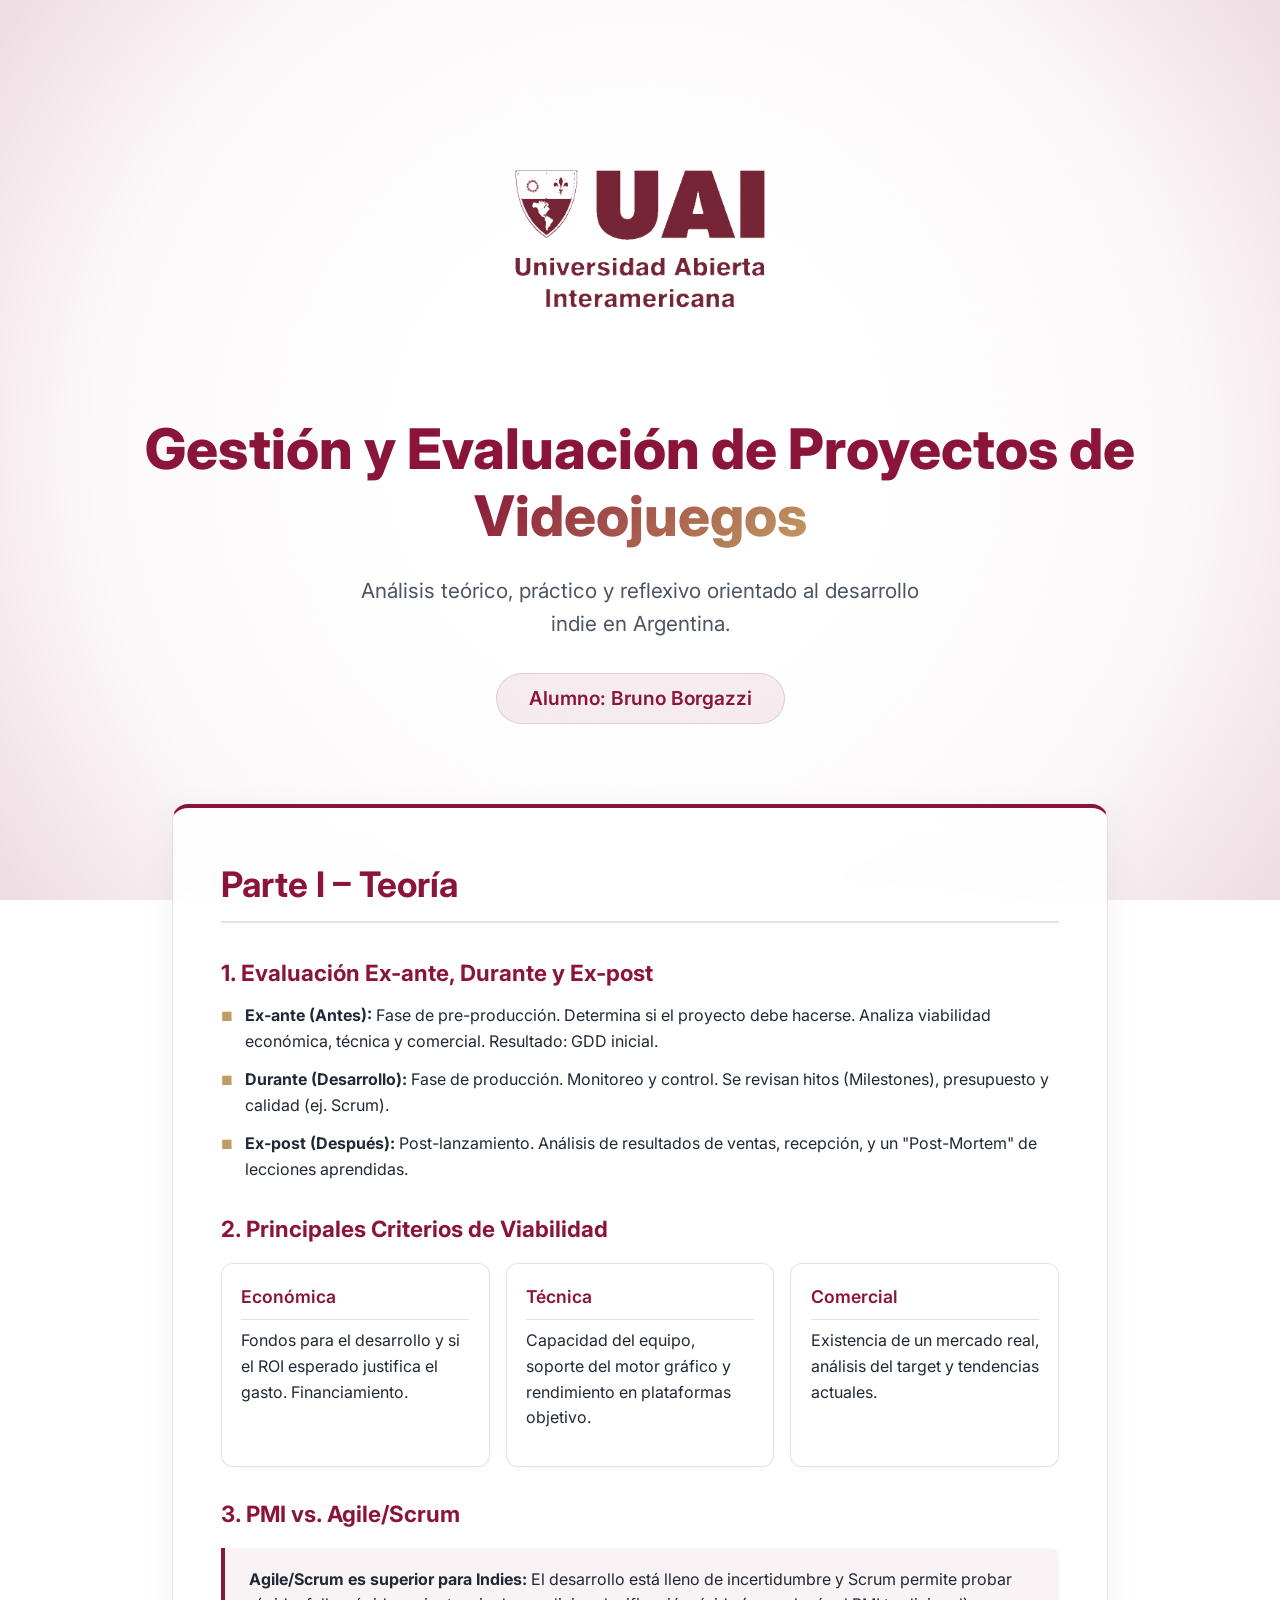
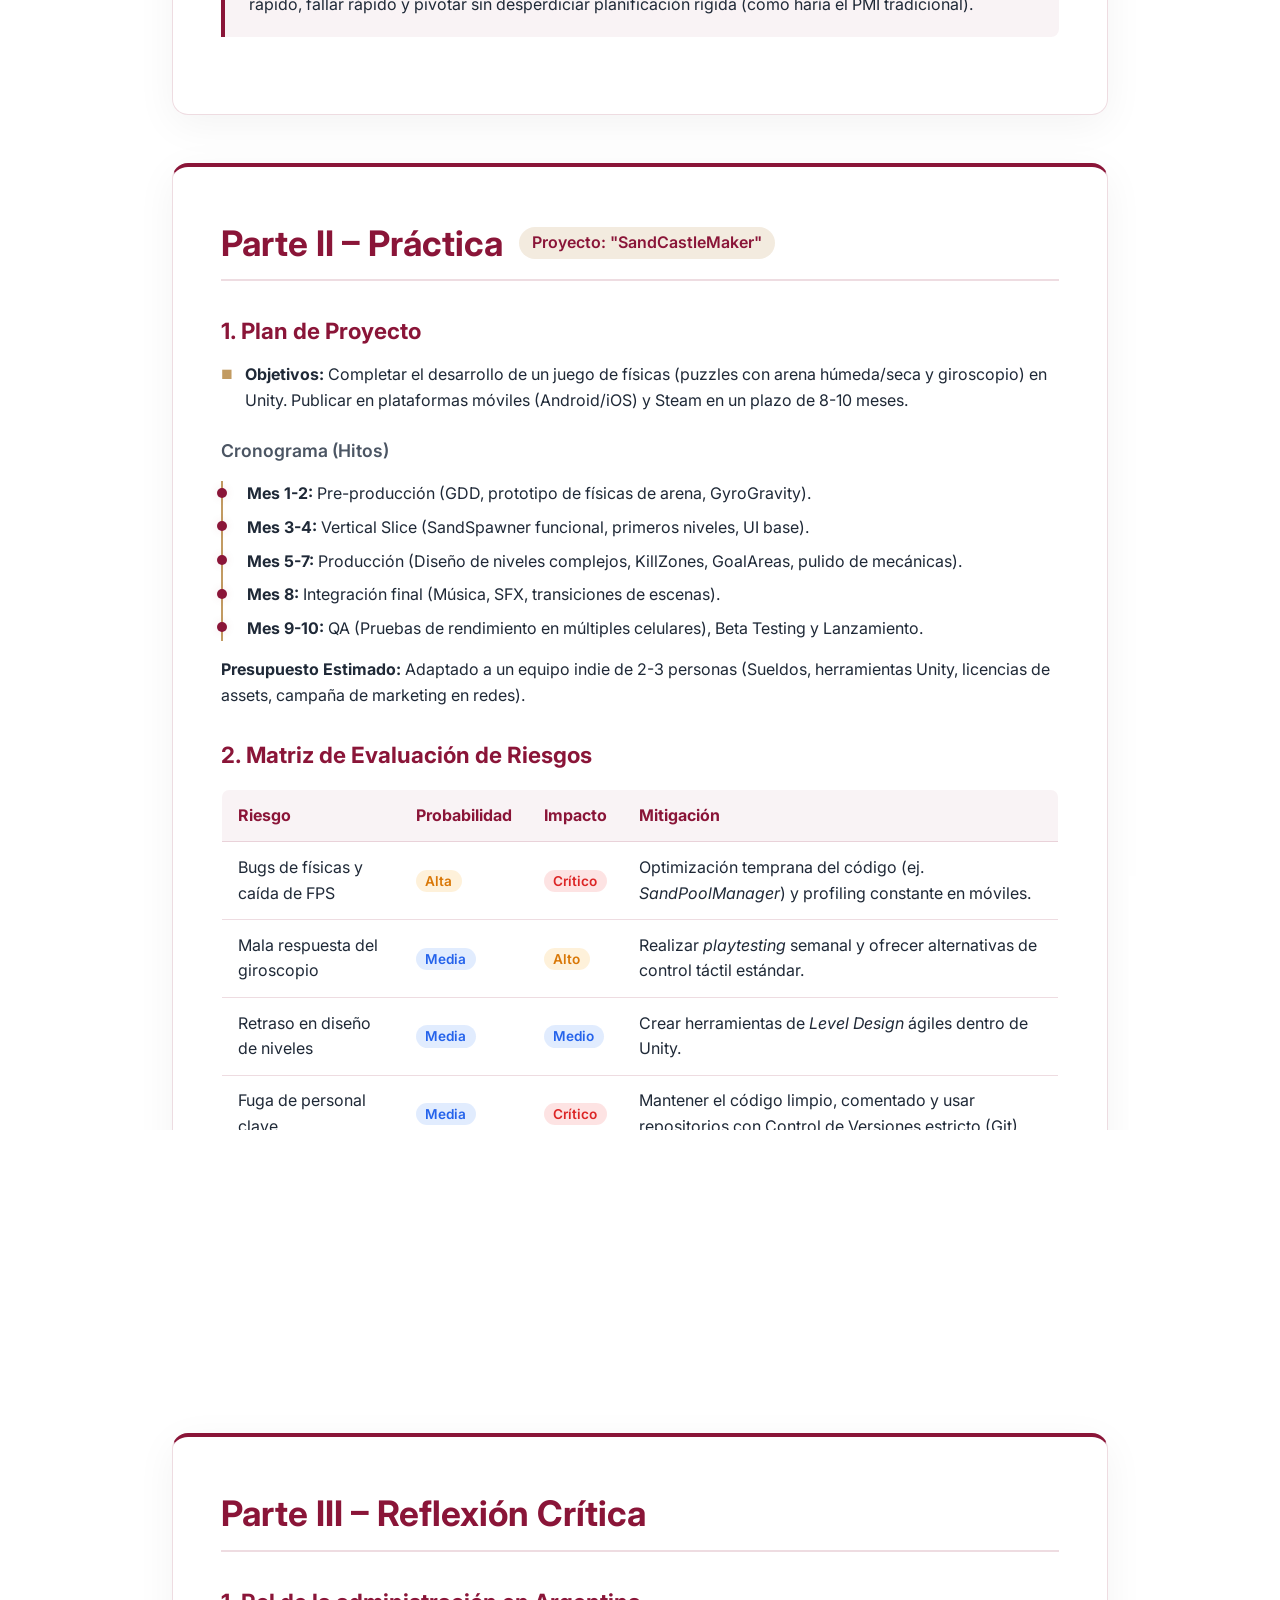
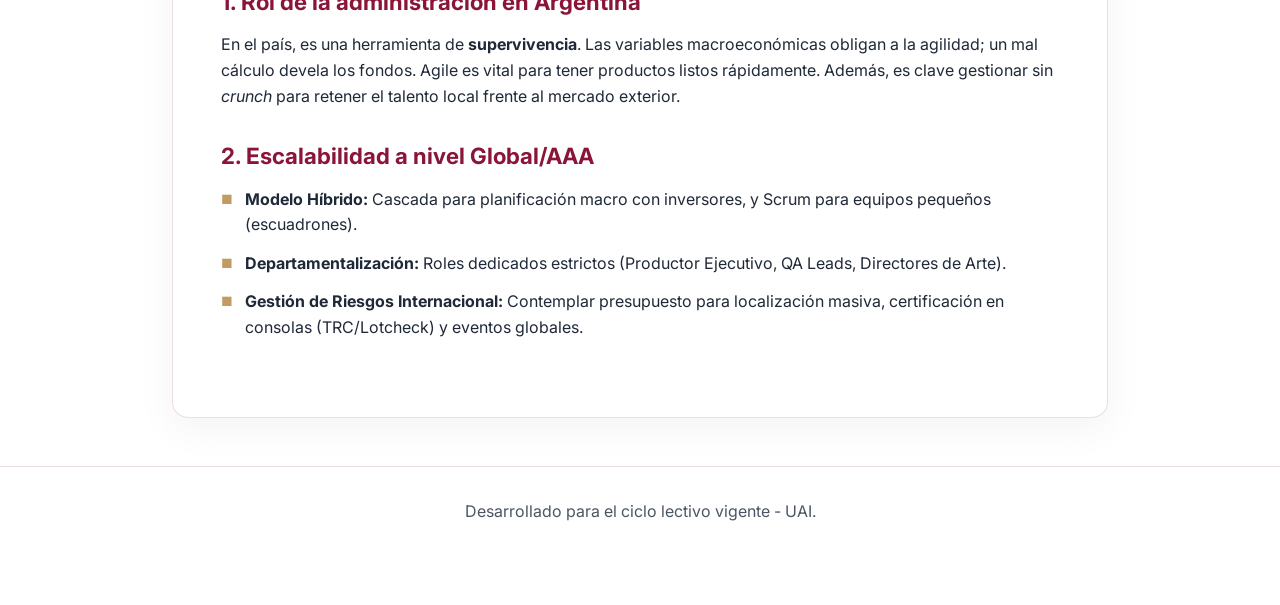
==== commit e701b399: "Update: Cambiar ejemplo ficticio por SandCastleMaker real" ====
--- a/index.html
+++ b/index.html
@@ -66,24 +66,24 @@
 
         <!-- PARTE II -->
         <section class="glass-card fade-in" style="animation-delay: 0.4s;">
-            <h2 class="section-title">Parte II – Práctica <span class="subtitle-inline">Proyecto: "Chrono-Thief"</span></h2>
+            <h2 class="section-title">Parte II – Práctica <span class="subtitle-inline">Proyecto: "SandCastleMaker"</span></h2>
             
             <div class="content-block">
                 <h3>1. Plan de Proyecto</h3>
                 <ul class="styled-list">
-                    <li><strong>Objetivos:</strong> Publicar en Steam en 12 meses, logrando 10,000 copias en Q1.</li>
+                    <li><strong>Objetivos:</strong> Completar el desarrollo de un juego de físicas (puzzles con arena húmeda/seca y giroscopio) en Unity. Publicar en plataformas móviles (Android/iOS) y Steam en un plazo de 8-10 meses.</li>
                 </ul>
                 
                 <h4>Cronograma (Hitos)</h4>
                 <div class="timeline">
-                    <div class="timeline-item"><strong>Mes 1-2:</strong> Pre-producción (GDD, Prototipo)</div>
-                    <div class="timeline-item"><strong>Mes 3-4:</strong> Vertical Slice (1 nivel pulido)</div>
-                    <div class="timeline-item"><strong>Mes 5-8:</strong> Producción de contenido</div>
-                    <div class="timeline-item"><strong>Mes 9-10:</strong> Finalización e Integración</div>
-                    <div class="timeline-item"><strong>Mes 11-12:</strong> QA, Beta Testing y Lanzamiento</div>
+                    <div class="timeline-item"><strong>Mes 1-2:</strong> Pre-producción (GDD, prototipo de físicas de arena, GyroGravity).</div>
+                    <div class="timeline-item"><strong>Mes 3-4:</strong> Vertical Slice (SandSpawner funcional, primeros niveles, UI base).</div>
+                    <div class="timeline-item"><strong>Mes 5-7:</strong> Producción (Diseño de niveles complejos, KillZones, GoalAreas, pulido de mecánicas).</div>
+                    <div class="timeline-item"><strong>Mes 8:</strong> Integración final (Música, SFX, transiciones de escenas).</div>
+                    <div class="timeline-item"><strong>Mes 9-10:</strong> QA (Pruebas de rendimiento en múltiples celulares), Beta Testing y Lanzamiento.</div>
                 </div>
 
-                <p><strong>Presupuesto: $97,350 USD</strong> (Sueldos, Freelance, Licencias, Marketing, Contingencia)</p>
+                <p><strong>Presupuesto Estimado:</strong> Adaptado a un equipo indie de 2-3 personas (Sueldos, herramientas Unity, licencias de assets, campaña de marketing en redes).</p>
             </div>
 
             <div class="content-block">
@@ -100,28 +100,28 @@
                         </thead>
                         <tbody>
                             <tr>
-                                <td>Retraso en arte</td>
+                                <td>Bugs de físicas y caída de FPS</td>
                                 <td><span class="badge high">Alta</span></td>
-                                <td><span class="badge high">Alto</span></td>
-                                <td>Reducir scope; usar placeholders.</td>
+                                <td><span class="badge critical">Crítico</span></td>
+                                <td>Optimización temprana del código (ej. <em>SandPoolManager</em>) y profiling constante en móviles.</td>
                             </tr>
                             <tr>
-                                <td>Fuga de personal</td>
+                                <td>Mala respuesta del giroscopio</td>
+                                <td><span class="badge medium">Media</span></td>
+                                <td><span class="badge high">Alto</span></td>
+                                <td>Realizar <em>playtesting</em> semanal y ofrecer alternativas de control táctil estándar.</td>
+                            </tr>
+                            <tr>
+                                <td>Retraso en diseño de niveles</td>
+                                <td><span class="badge medium">Media</span></td>
+                                <td><span class="badge medium">Medio</span></td>
+                                <td>Crear herramientas de <em>Level Design</em> ágiles dentro de Unity.</td>
+                            </tr>
+                            <tr>
+                                <td>Fuga de personal clave</td>
                                 <td><span class="badge medium">Media</span></td>
                                 <td><span class="badge critical">Crítico</span></td>
-                                <td>Código limpio; Control de Versiones.</td>
-                            </tr>
-                            <tr>
-                                <td>Falta presupuesto</td>
-                                <td><span class="badge medium">Media</span></td>
-                                <td><span class="badge critical">Crítico</span></td>
-                                <td>Buscar funding temprano; plan de recorte.</td>
-                            </tr>
-                            <tr>
-                                <td>Bugs críticos</td>
-                                <td><span class="badge high">Alta</span></td>
-                                <td><span class="badge medium">Medio</span></td>
-                                <td>QA y playtesting desde el mes 3.</td>
+                                <td>Mantener el código limpio, comentado y usar repositorios con Control de Versiones estricto (Git).</td>
                             </tr>
                         </tbody>
                     </table>
@@ -130,7 +130,7 @@
 
             <div class="content-block">
                 <h3>3. Informe de Viabilidad</h3>
-                <p>El proyecto es <strong>factible</strong> controlando el alcance. Económicamente realista para la región (requiere publisher post-Vertical Slice). Bajo riesgo técnico y buen mercado de nicho en Steam.</p>
+                <p>El proyecto es <strong>factible</strong>. Técnicamente, el equipo ya domina la creación de físicas y <em>pooling</em> en Unity. A nivel comercial, los juegos de puzzles físicos (*casual games*) tienen un mercado masivo en móviles, aunque requerirá un gran esfuerzo de marketing para lograr visibilidad orgánica en las <em>App Stores</em>.</p>
             </div>
         </section>
 
